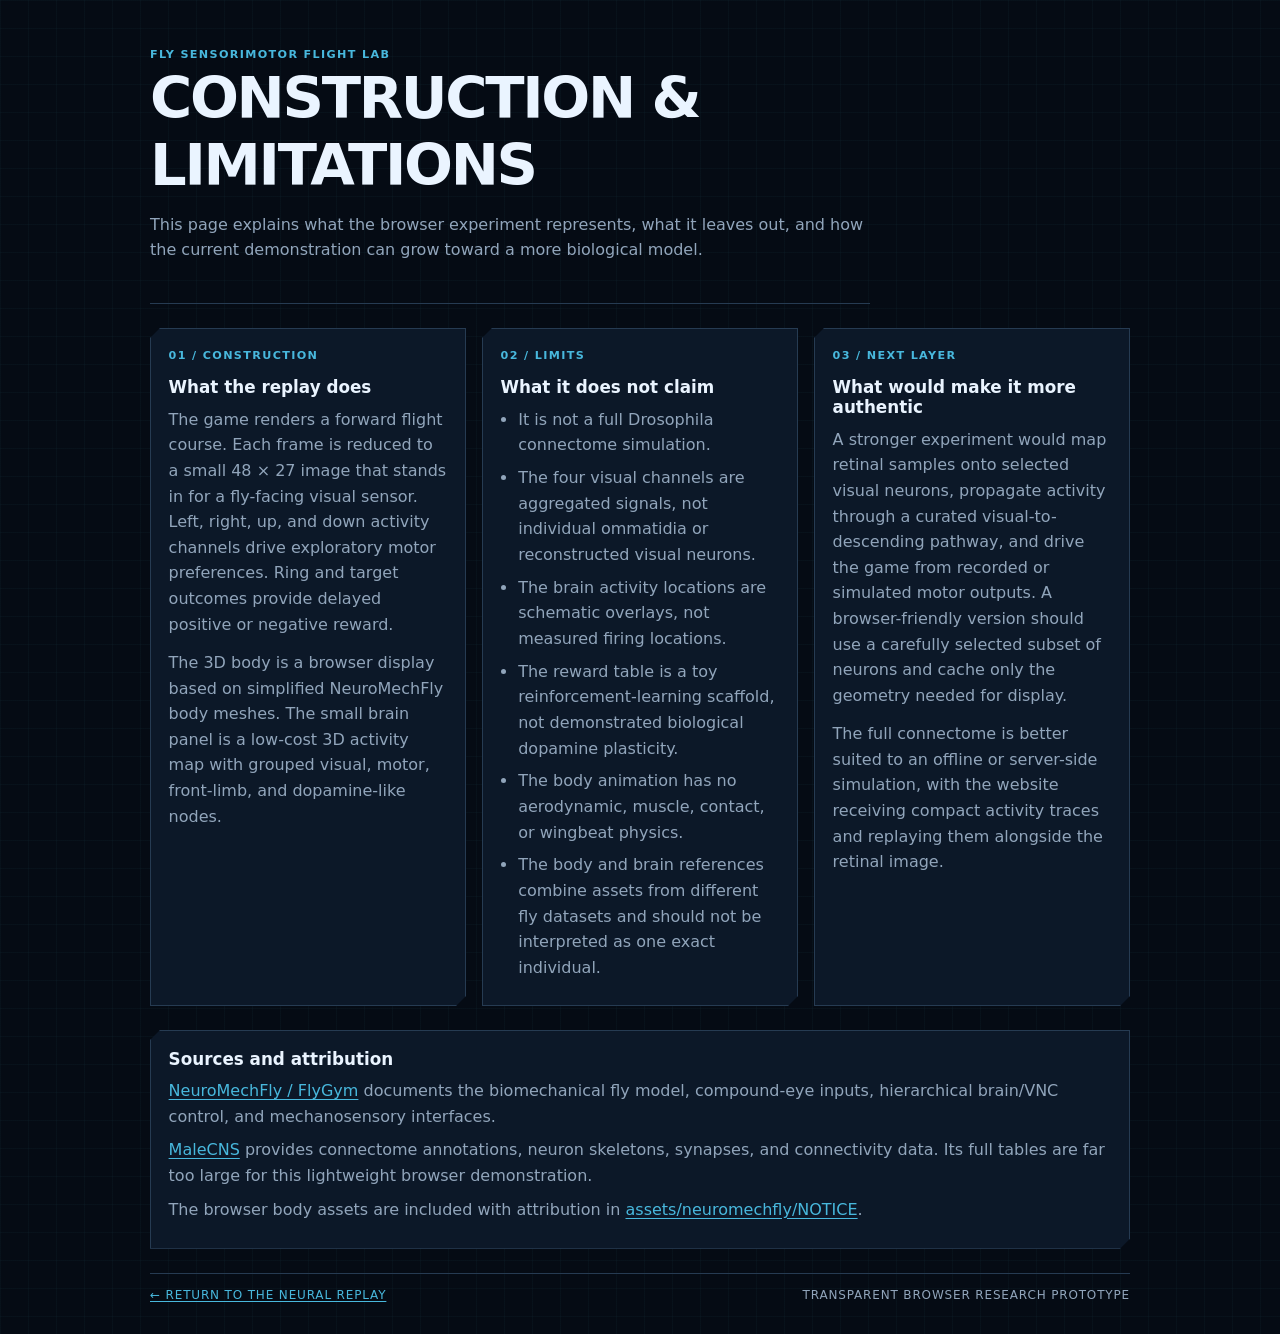
==== limitations.html @ ebb8eca3 "Add brain activity map and Pages deployment" ====
<!doctype html>
<html lang="en">
  <head>
    <meta charset="UTF-8" />
    <meta name="viewport" content="width=device-width, initial-scale=1.0" />
    <meta name="description" content="Construction notes and limitations for the Fly Sensorimotor Flight Lab." />
    <title>Experiment Limits · Fly Sensorimotor Flight Lab</title>
    <link rel="stylesheet" href="styles.css" />
    <link rel="stylesheet" href="limitations.css" />
  </head>
  <body>
    <main class="notes-shell">
      <header class="notes-header">
        <p class="eyebrow">FLY SENSORIMOTOR FLIGHT LAB</p>
        <h1>Construction &amp; limitations</h1>
        <p>This page explains what the browser experiment represents, what it leaves out, and how the current demonstration can grow toward a more biological model.</p>
      </header>

      <section class="notes-grid">
        <article>
          <p class="note-index">01 / CONSTRUCTION</p>
          <h2>What the replay does</h2>
          <p>The game renders a forward flight course. Each frame is reduced to a small 48 × 27 image that stands in for a fly-facing visual sensor. Left, right, up, and down activity channels drive exploratory motor preferences. Ring and target outcomes provide delayed positive or negative reward.</p>
          <p>The 3D body is a browser display based on simplified NeuroMechFly body meshes. The small brain panel is a low-cost 3D activity map with grouped visual, motor, front-limb, and dopamine-like nodes.</p>
        </article>
        <article>
          <p class="note-index">02 / LIMITS</p>
          <h2>What it does not claim</h2>
          <ul>
            <li>It is not a full Drosophila connectome simulation.</li>
            <li>The four visual channels are aggregated signals, not individual ommatidia or reconstructed visual neurons.</li>
            <li>The brain activity locations are schematic overlays, not measured firing locations.</li>
            <li>The reward table is a toy reinforcement-learning scaffold, not demonstrated biological dopamine plasticity.</li>
            <li>The body animation has no aerodynamic, muscle, contact, or wingbeat physics.</li>
            <li>The body and brain references combine assets from different fly datasets and should not be interpreted as one exact individual.</li>
          </ul>
        </article>
        <article>
          <p class="note-index">03 / NEXT LAYER</p>
          <h2>What would make it more authentic</h2>
          <p>A stronger experiment would map retinal samples onto selected visual neurons, propagate activity through a curated visual-to-descending pathway, and drive the game from recorded or simulated motor outputs. A browser-friendly version should use a carefully selected subset of neurons and cache only the geometry needed for display.</p>
          <p>The full connectome is better suited to an offline or server-side simulation, with the website receiving compact activity traces and replaying them alongside the retinal image.</p>
        </article>
      </section>

      <section class="source-box">
        <h2>Sources and attribution</h2>
        <p><a href="https://neuromechfly.org/">NeuroMechFly / FlyGym</a> documents the biomechanical fly model, compound-eye inputs, hierarchical brain/VNC control, and mechanosensory interfaces.</p>
        <p><a href="https://male-cns.janelia.org/">MaleCNS</a> provides connectome annotations, neuron skeletons, synapses, and connectivity data. Its full tables are far too large for this lightweight browser demonstration.</p>
        <p>The browser body assets are included with attribution in <a href="assets/neuromechfly/NOTICE">assets/neuromechfly/NOTICE</a>.</p>
      </section>

      <footer>
        <a href="neural-replay.html">← Return to the neural replay</a>
        <span>Transparent browser research prototype</span>
      </footer>
    </main>
  </body>
</html>
---- styles.css ----
:root {
  color-scheme: light;
  --paper: #f4f1e8;
  --ink: #111820;
  --muted: #5d6770;
  --line: #c6c1b5;
  --panel: #e9e5db;
  --blue: #005c9e;
  --red: #a62c2c;
  --green: #1e6b49;
}

* { box-sizing: border-box; }

html, body { margin: 0; min-height: 100%; }

body {
  background: var(--paper);
  color: var(--ink);
  font-family: Inter, ui-sans-serif, system-ui, -apple-system, BlinkMacSystemFont, "Segoe UI", sans-serif;
}

button, kbd { font: inherit; }

button {
  border: 2px solid var(--ink);
  background: var(--ink);
  color: var(--paper);
  cursor: pointer;
  padding: 0.75rem 1rem;
  font-weight: 750;
  letter-spacing: 0.03em;
  text-transform: uppercase;
}

button:hover:not(:disabled), button:focus-visible:not(:disabled) { background: var(--blue); }
button.secondary { background: transparent; color: var(--ink); }
button.secondary:hover:not(:disabled), button.secondary:focus-visible:not(:disabled) { color: var(--paper); }
button:disabled { cursor: not-allowed; opacity: 0.38; }

.app-shell { width: min(1180px, calc(100% - 2rem)); margin: 0 auto; padding: 1.25rem 0 1rem; }
.topbar, .control-panel, footer { display: flex; align-items: center; justify-content: space-between; gap: 1rem; }
.topbar { border-bottom: 2px solid var(--ink); padding-bottom: 1rem; }
.eyebrow { margin: 0 0 0.25rem; color: var(--muted); font-size: 0.72rem; font-weight: 800; letter-spacing: 0.14em; }
h1, h2, p { margin-top: 0; }
h1 { margin-bottom: 0; font-size: clamp(1.7rem, 4vw, 2.7rem); letter-spacing: -0.04em; }
h2 { margin-bottom: 0.4rem; font-size: 1.05rem; }
.status-cluster { display: flex; flex-direction: column; align-items: flex-end; gap: 0.3rem; color: var(--muted); font-size: 0.72rem; font-weight: 800; letter-spacing: 0.08em; text-align: right; }

.game-frame { position: relative; overflow: hidden; margin: 1rem 0; border: 2px solid var(--ink); background: #d7e4e9; }
canvas { display: block; width: 100%; height: min(66vh, 690px); min-height: 420px; cursor: crosshair; }
.canvas-hud { position: absolute; top: 0.85rem; display: flex; flex-wrap: wrap; gap: 0.8rem; font-size: 0.72rem; font-weight: 800; letter-spacing: 0.07em; pointer-events: none; }
.hud-top-left { left: 0.9rem; }
.hud-top-right { right: 0.9rem; justify-content: flex-end; text-align: right; }
.canvas-hud span { border: 1px solid var(--ink); background: rgba(244, 241, 232, 0.88); padding: 0.35rem 0.5rem; }
.canvas-hud strong { color: var(--blue); }

.start-card { position: absolute; inset: 50% auto auto 50%; width: min(390px, calc(100% - 2rem)); transform: translate(-50%, -50%); border: 2px solid var(--ink); background: var(--paper); padding: 1.3rem; text-align: center; }
.start-card h2 { font-size: 1.7rem; }
.start-card p:not(.eyebrow) { color: var(--muted); line-height: 1.45; }

.control-panel { align-items: flex-start; border-top: 2px solid var(--ink); border-bottom: 2px solid var(--ink); padding: 1rem 0; }
.control-copy { min-width: 190px; }
.control-copy p { max-width: 360px; margin-bottom: 0; color: var(--muted); line-height: 1.4; }
.control-list { display: grid; gap: 0.45rem; color: var(--muted); font-size: 0.85rem; line-height: 1.4; }
kbd { display: inline-block; border: 1px solid var(--ink); background: var(--paper); color: var(--ink); padding: 0.12rem 0.32rem; font-size: 0.72rem; font-weight: 800; }
.button-row { display: flex; flex-wrap: wrap; gap: 0.5rem; margin-left: auto; }
footer { padding-top: 0.75rem; color: var(--muted); font-size: 0.72rem; letter-spacing: 0.06em; text-transform: uppercase; }

@media (max-width: 800px) {
  .topbar, .control-panel, footer { align-items: flex-start; flex-direction: column; }
  .status-cluster { align-items: flex-start; text-align: left; }
  .button-row { margin-left: 0; }
  canvas { min-height: 380px; height: 58vh; }
}
---- limitations.css ----
:root { color-scheme: dark; }
body { background: #050b14; color: #eaf4ff; background-image: linear-gradient(rgba(72, 184, 221, 0.035) 1px, transparent 1px), linear-gradient(90deg, rgba(72, 184, 221, 0.035) 1px, transparent 1px); background-size: 28px 28px; }
.notes-shell { width: min(980px, calc(100% - 2rem)); margin: 0 auto; padding: 3rem 0 2rem; }
.notes-header { max-width: 720px; border-bottom: 1px solid #263b52; padding-bottom: 1.5rem; }
.notes-header .eyebrow, .note-index { color: #48b8dd; font-size: 0.7rem; font-weight: 850; letter-spacing: 0.12em; }
.notes-header h1 { margin: 0 0 0.8rem; font-size: clamp(2rem, 5vw, 3.6rem); text-transform: uppercase; }
.notes-header p:last-child, article p, li, .source-box p { color: #91a5bb; line-height: 1.6; }
.notes-grid { display: grid; grid-template-columns: repeat(3, 1fr); gap: 1rem; margin: 1.5rem 0; }
article, .source-box { border: 1px solid #263b52; background: #0c1828; padding: 1.1rem; clip-path: polygon(10px 0, 100% 0, 100% calc(100% - 10px), calc(100% - 10px) 100%, 0 100%, 0 10px); }
article h2, .source-box h2 { margin: 0 0 0.6rem; font-size: 1.05rem; }
article p { margin-bottom: 0.8rem; }
article ul { margin: 0; padding-left: 1.1rem; }
li { margin: 0.45rem 0; }
.source-box { margin-top: 1rem; }
.source-box p { margin: 0.5rem 0; }
a { color: #48b8dd; text-underline-offset: 0.18em; }
a:hover, a:focus-visible { color: #eaf4ff; }
footer { display: flex; justify-content: space-between; gap: 1rem; margin-top: 1.5rem; border-top: 1px solid #263b52; padding-top: 0.9rem; color: #91a5bb; font-size: 0.75rem; text-transform: uppercase; letter-spacing: 0.07em; }
@media (max-width: 760px) { .notes-grid { grid-template-columns: 1fr; } footer { align-items: flex-start; flex-direction: column; } }
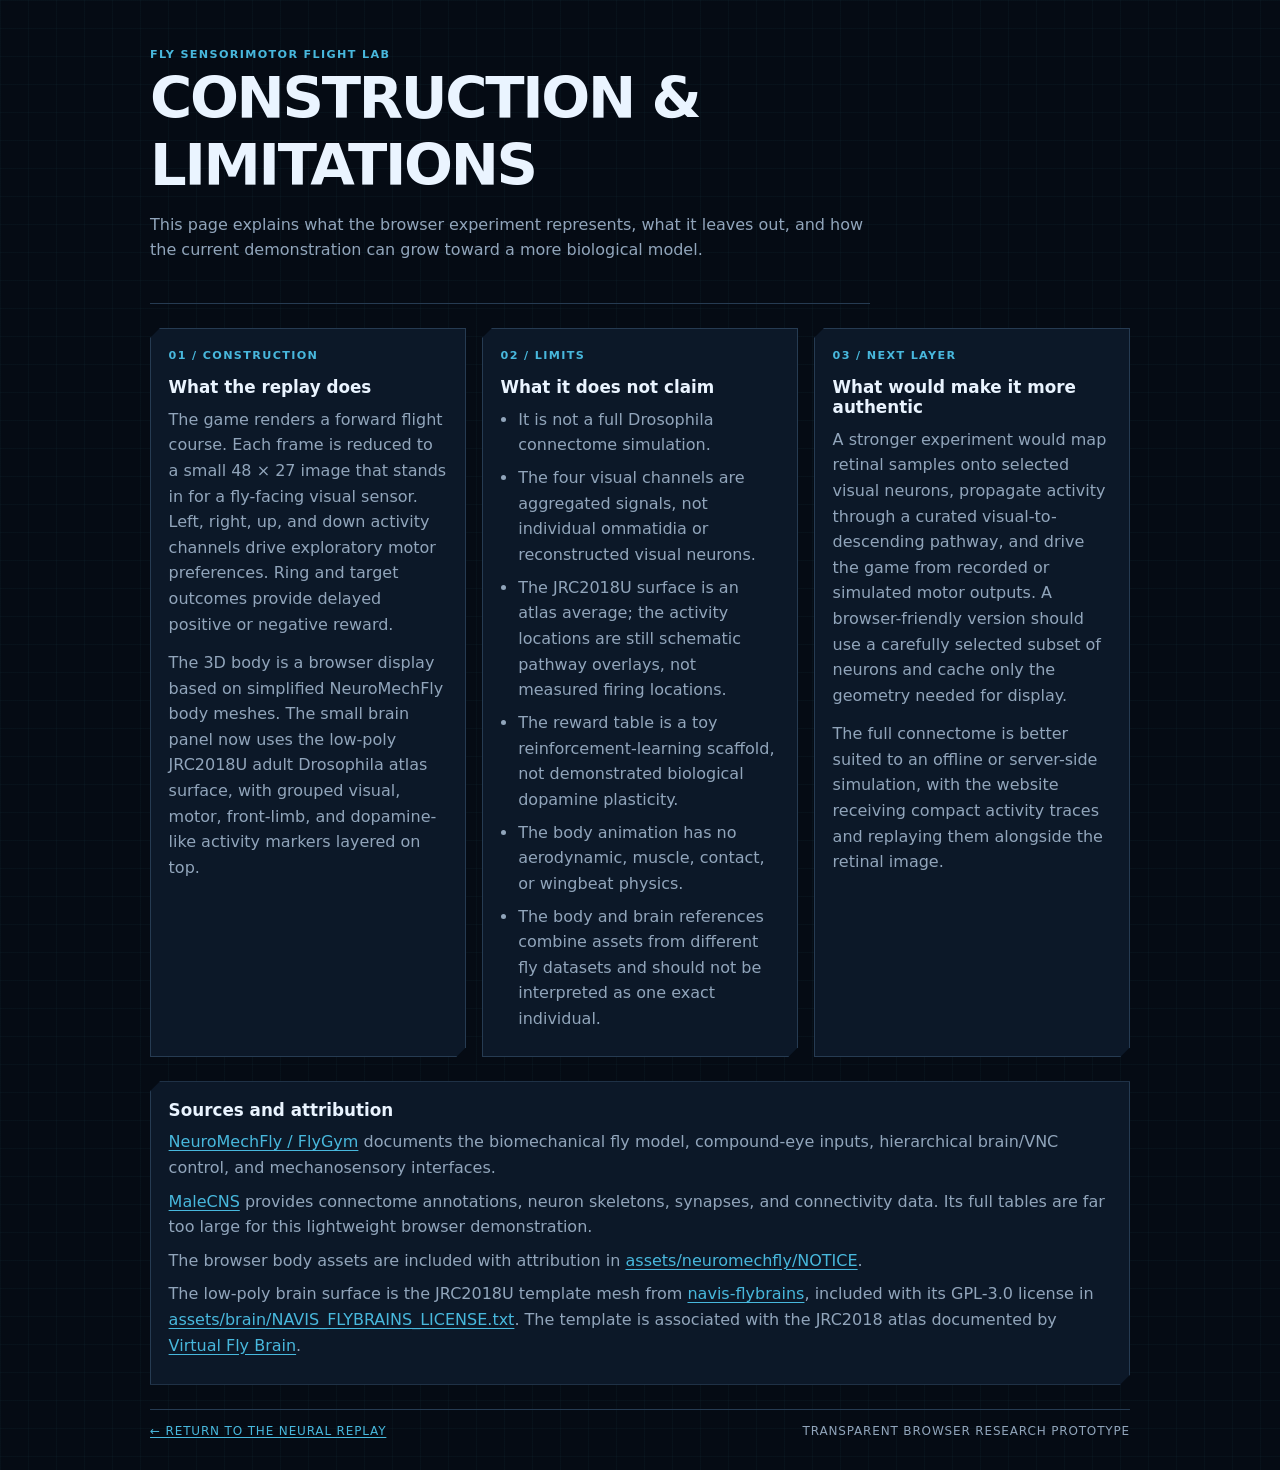
==== commit f2166fe2: "Replace schematic brain with JRC2018U atlas mesh" ====
--- a/limitations.html
+++ b/limitations.html
@@ -21,7 +21,7 @@
           <p class="note-index">01 / CONSTRUCTION</p>
           <h2>What the replay does</h2>
           <p>The game renders a forward flight course. Each frame is reduced to a small 48 × 27 image that stands in for a fly-facing visual sensor. Left, right, up, and down activity channels drive exploratory motor preferences. Ring and target outcomes provide delayed positive or negative reward.</p>
-          <p>The 3D body is a browser display based on simplified NeuroMechFly body meshes. The small brain panel is a low-cost 3D activity map with grouped visual, motor, front-limb, and dopamine-like nodes.</p>
+          <p>The 3D body is a browser display based on simplified NeuroMechFly body meshes. The small brain panel now uses the low-poly JRC2018U adult Drosophila atlas surface, with grouped visual, motor, front-limb, and dopamine-like activity markers layered on top.</p>
         </article>
         <article>
           <p class="note-index">02 / LIMITS</p>
@@ -29,7 +29,7 @@
           <ul>
             <li>It is not a full Drosophila connectome simulation.</li>
             <li>The four visual channels are aggregated signals, not individual ommatidia or reconstructed visual neurons.</li>
-            <li>The brain activity locations are schematic overlays, not measured firing locations.</li>
+            <li>The JRC2018U surface is an atlas average; the activity locations are still schematic pathway overlays, not measured firing locations.</li>
             <li>The reward table is a toy reinforcement-learning scaffold, not demonstrated biological dopamine plasticity.</li>
             <li>The body animation has no aerodynamic, muscle, contact, or wingbeat physics.</li>
             <li>The body and brain references combine assets from different fly datasets and should not be interpreted as one exact individual.</li>
@@ -48,6 +48,7 @@
         <p><a href="https://neuromechfly.org/">NeuroMechFly / FlyGym</a> documents the biomechanical fly model, compound-eye inputs, hierarchical brain/VNC control, and mechanosensory interfaces.</p>
         <p><a href="https://male-cns.janelia.org/">MaleCNS</a> provides connectome annotations, neuron skeletons, synapses, and connectivity data. Its full tables are far too large for this lightweight browser demonstration.</p>
         <p>The browser body assets are included with attribution in <a href="assets/neuromechfly/NOTICE">assets/neuromechfly/NOTICE</a>.</p>
+        <p>The low-poly brain surface is the JRC2018U template mesh from <a href="https://github.com/navis-org/navis-flybrains">navis-flybrains</a>, included with its GPL-3.0 license in <a href="assets/brain/NAVIS_FLYBRAINS_LICENSE.txt">assets/brain/NAVIS_FLYBRAINS_LICENSE.txt</a>. The template is associated with the JRC2018 atlas documented by <a href="https://www.virtualflybrain.org/docs/data/templates/">Virtual Fly Brain</a>.</p>
       </section>
 
       <footer>
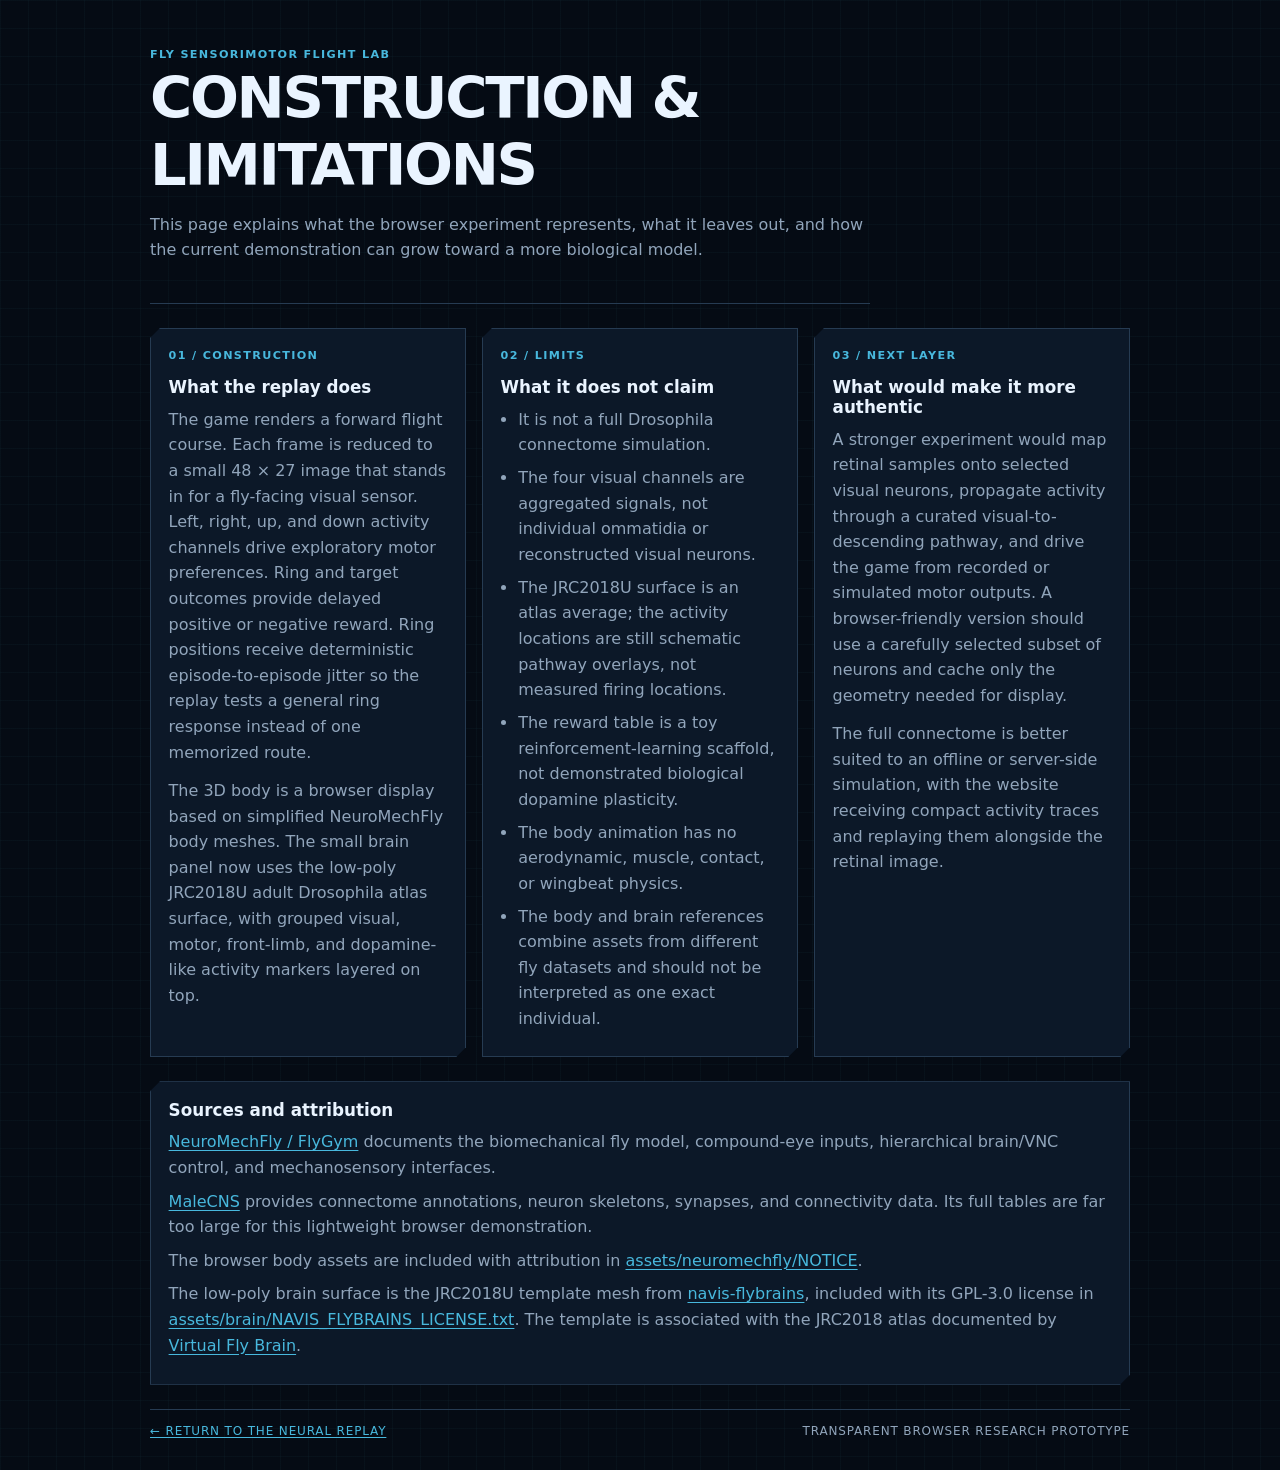
==== commit f41af182: "Strengthen replay learning and add fast-forward training" ====
--- a/limitations.html
+++ b/limitations.html
@@ -20,7 +20,7 @@
         <article>
           <p class="note-index">01 / CONSTRUCTION</p>
           <h2>What the replay does</h2>
-          <p>The game renders a forward flight course. Each frame is reduced to a small 48 × 27 image that stands in for a fly-facing visual sensor. Left, right, up, and down activity channels drive exploratory motor preferences. Ring and target outcomes provide delayed positive or negative reward.</p>
+          <p>The game renders a forward flight course. Each frame is reduced to a small 48 × 27 image that stands in for a fly-facing visual sensor. Left, right, up, and down activity channels drive exploratory motor preferences. Ring and target outcomes provide delayed positive or negative reward. Ring positions receive deterministic episode-to-episode jitter so the replay tests a general ring response instead of one memorized route.</p>
           <p>The 3D body is a browser display based on simplified NeuroMechFly body meshes. The small brain panel now uses the low-poly JRC2018U adult Drosophila atlas surface, with grouped visual, motor, front-limb, and dopamine-like activity markers layered on top.</p>
         </article>
         <article>
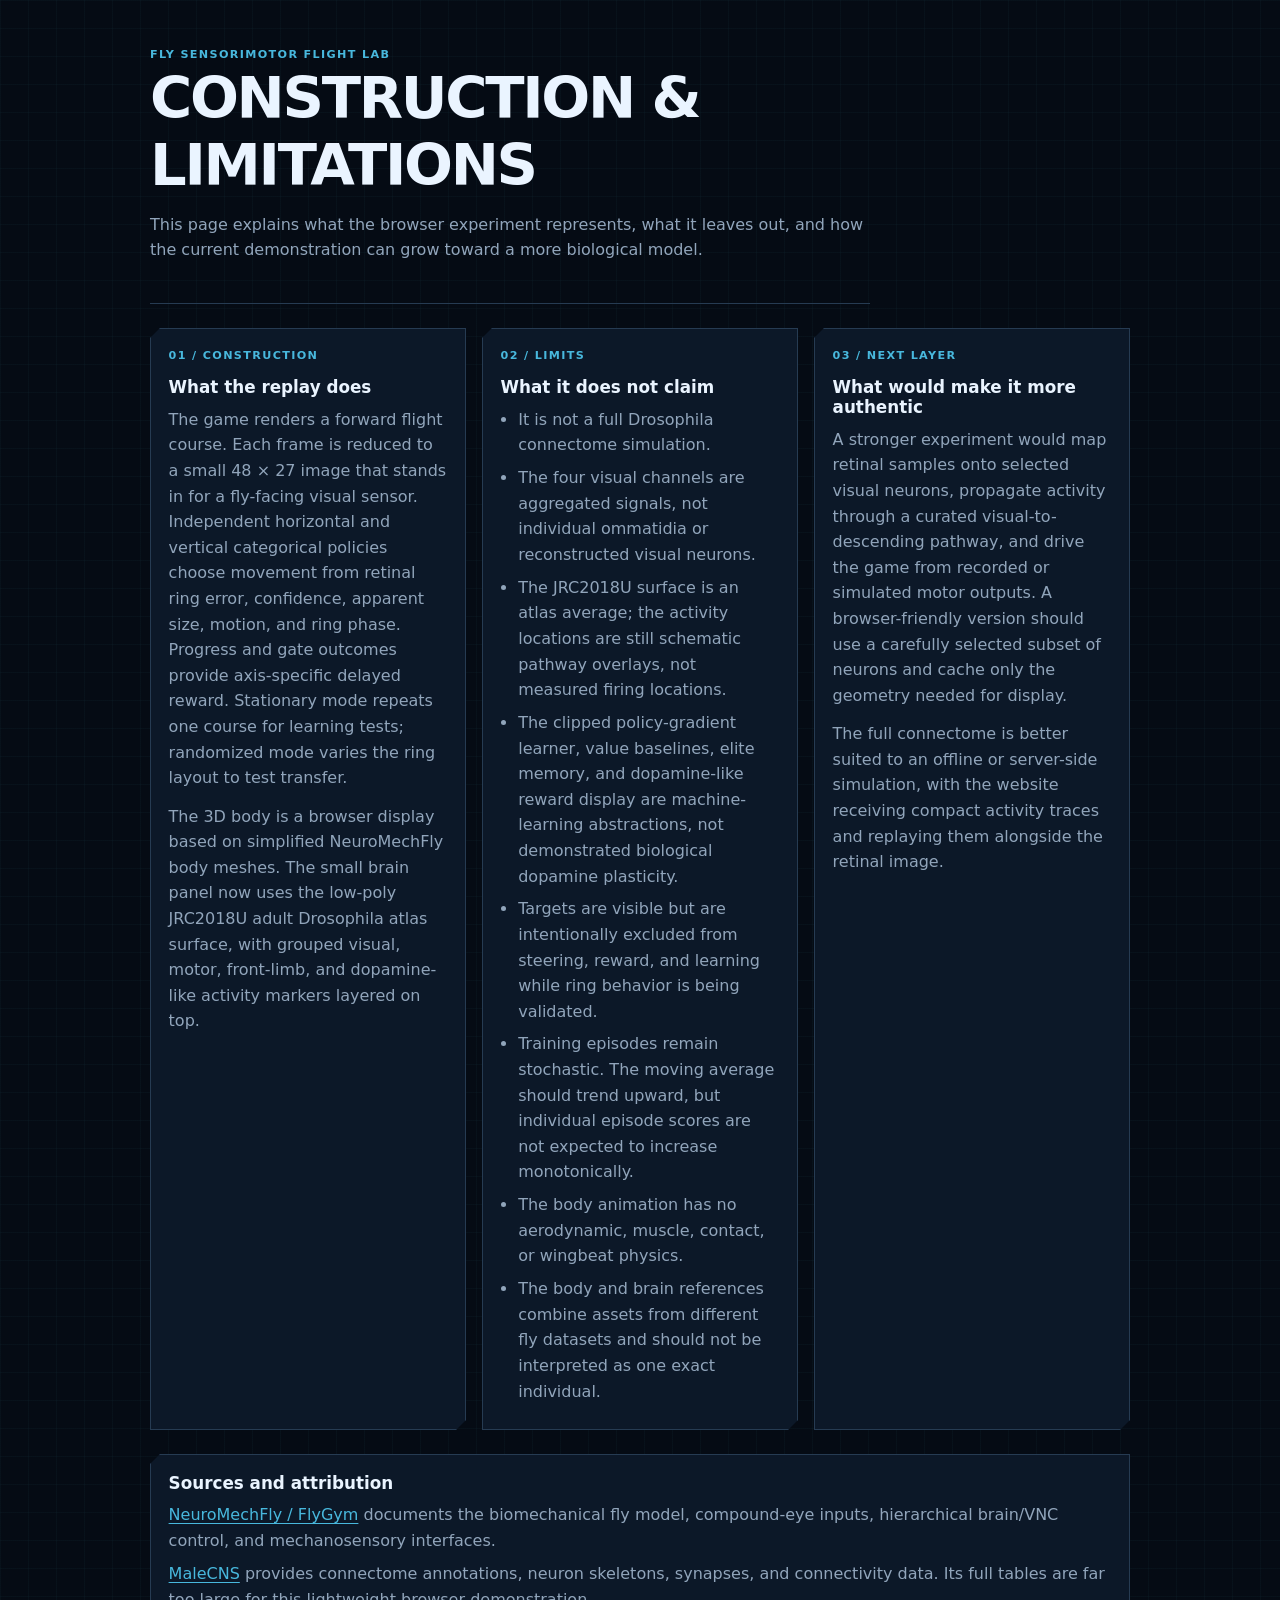
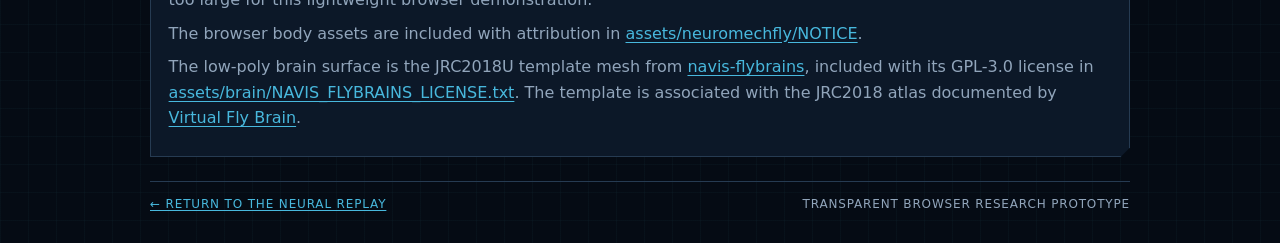
==== commit 25e0bc1d: "Replace stalled learner with ring-only PPO" ====
--- a/limitations.html
+++ b/limitations.html
@@ -20,7 +20,7 @@
         <article>
           <p class="note-index">01 / CONSTRUCTION</p>
           <h2>What the replay does</h2>
-          <p>The game renders a forward flight course. Each frame is reduced to a small 48 × 27 image that stands in for a fly-facing visual sensor. Left, right, up, and down activity channels drive exploratory motor preferences. Ring and target outcomes provide delayed positive or negative reward. Ring positions receive deterministic episode-to-episode jitter so the replay tests a general ring response instead of one memorized route.</p>
+          <p>The game renders a forward flight course. Each frame is reduced to a small 48 × 27 image that stands in for a fly-facing visual sensor. Independent horizontal and vertical categorical policies choose movement from retinal ring error, confidence, apparent size, motion, and ring phase. Progress and gate outcomes provide axis-specific delayed reward. Stationary mode repeats one course for learning tests; randomized mode varies the ring layout to test transfer.</p>
           <p>The 3D body is a browser display based on simplified NeuroMechFly body meshes. The small brain panel now uses the low-poly JRC2018U adult Drosophila atlas surface, with grouped visual, motor, front-limb, and dopamine-like activity markers layered on top.</p>
         </article>
         <article>
@@ -30,7 +30,9 @@
             <li>It is not a full Drosophila connectome simulation.</li>
             <li>The four visual channels are aggregated signals, not individual ommatidia or reconstructed visual neurons.</li>
             <li>The JRC2018U surface is an atlas average; the activity locations are still schematic pathway overlays, not measured firing locations.</li>
-            <li>The reward table is a toy reinforcement-learning scaffold, not demonstrated biological dopamine plasticity.</li>
+            <li>The clipped policy-gradient learner, value baselines, elite memory, and dopamine-like reward display are machine-learning abstractions, not demonstrated biological dopamine plasticity.</li>
+            <li>Targets are visible but are intentionally excluded from steering, reward, and learning while ring behavior is being validated.</li>
+            <li>Training episodes remain stochastic. The moving average should trend upward, but individual episode scores are not expected to increase monotonically.</li>
             <li>The body animation has no aerodynamic, muscle, contact, or wingbeat physics.</li>
             <li>The body and brain references combine assets from different fly datasets and should not be interpreted as one exact individual.</li>
           </ul>
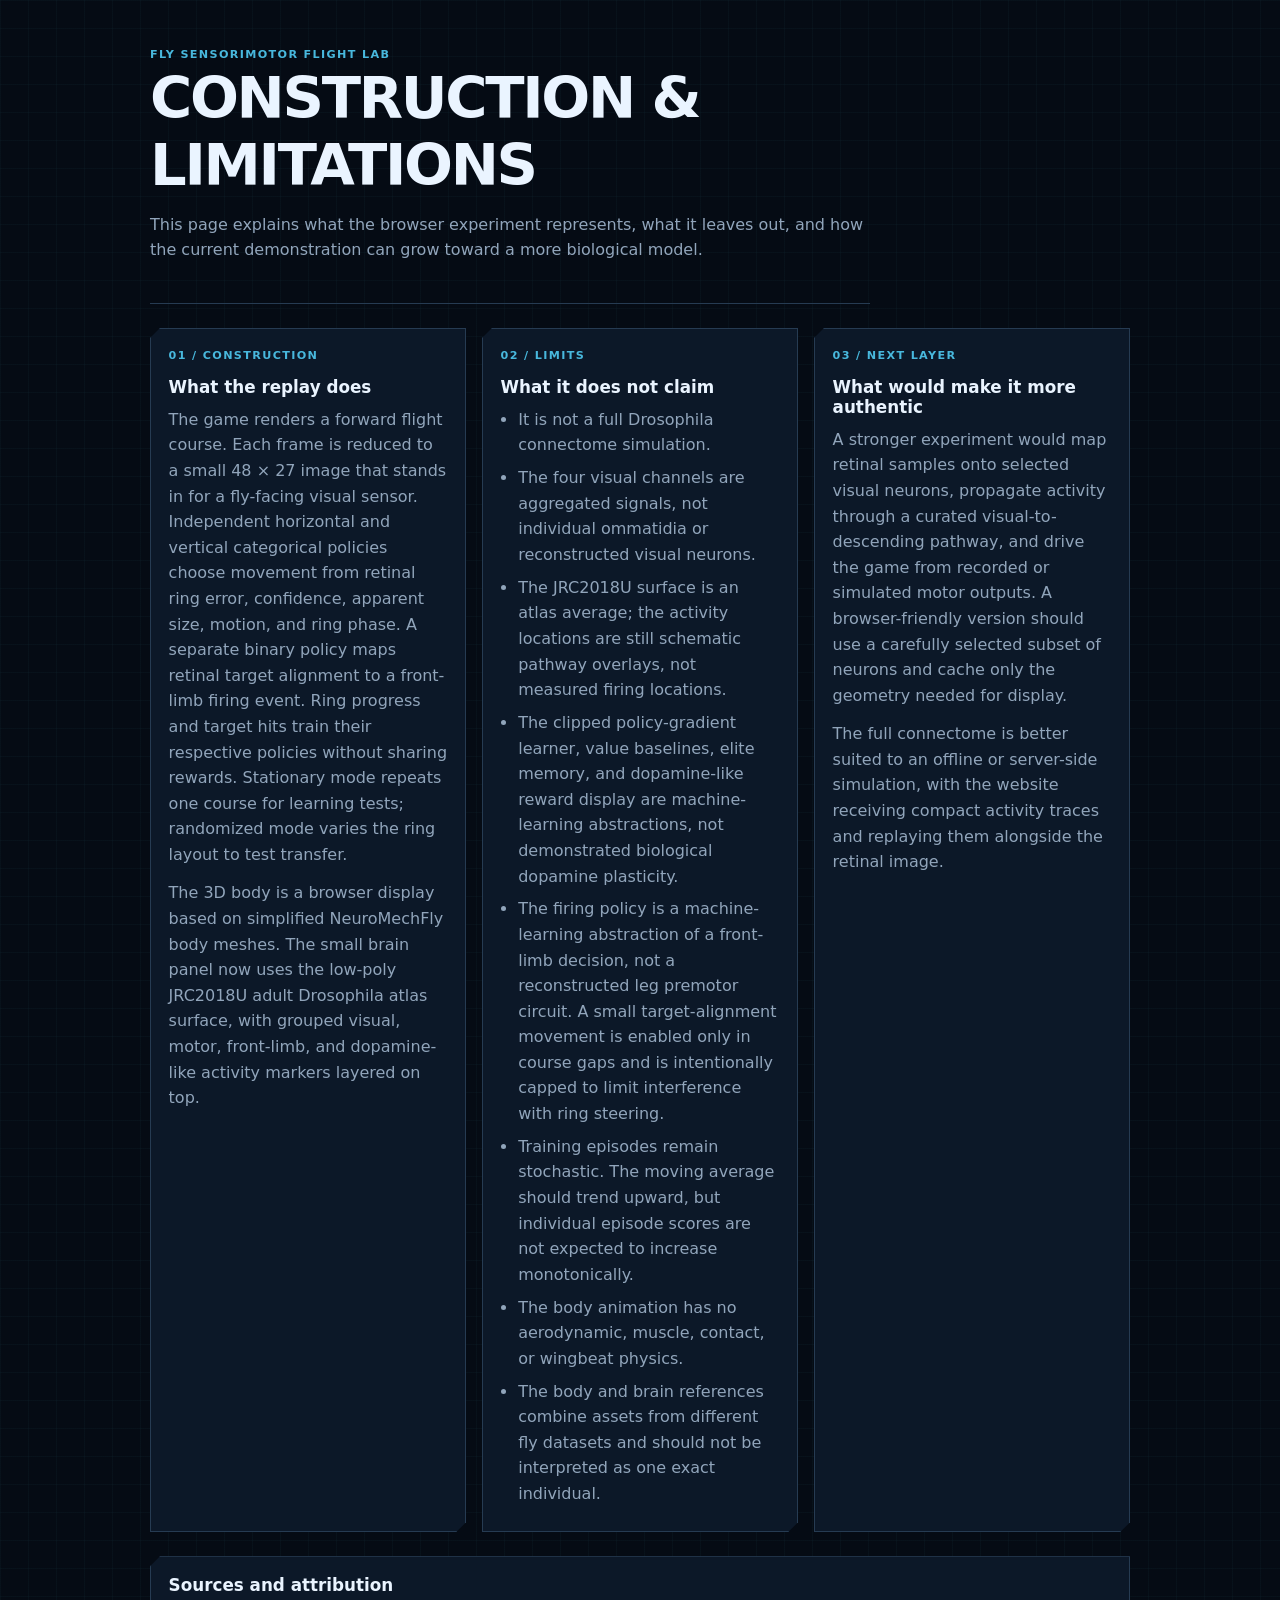
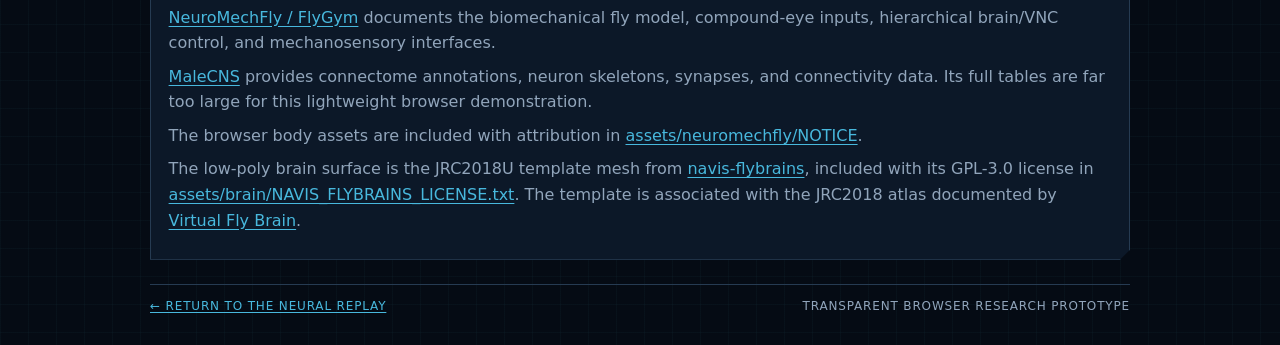
==== commit 76268ff1: "Add isolated retinal shooting policy" ====
--- a/limitations.html
+++ b/limitations.html
@@ -20,7 +20,7 @@
         <article>
           <p class="note-index">01 / CONSTRUCTION</p>
           <h2>What the replay does</h2>
-          <p>The game renders a forward flight course. Each frame is reduced to a small 48 × 27 image that stands in for a fly-facing visual sensor. Independent horizontal and vertical categorical policies choose movement from retinal ring error, confidence, apparent size, motion, and ring phase. Progress and gate outcomes provide axis-specific delayed reward. Stationary mode repeats one course for learning tests; randomized mode varies the ring layout to test transfer.</p>
+          <p>The game renders a forward flight course. Each frame is reduced to a small 48 × 27 image that stands in for a fly-facing visual sensor. Independent horizontal and vertical categorical policies choose movement from retinal ring error, confidence, apparent size, motion, and ring phase. A separate binary policy maps retinal target alignment to a front-limb firing event. Ring progress and target hits train their respective policies without sharing rewards. Stationary mode repeats one course for learning tests; randomized mode varies the ring layout to test transfer.</p>
           <p>The 3D body is a browser display based on simplified NeuroMechFly body meshes. The small brain panel now uses the low-poly JRC2018U adult Drosophila atlas surface, with grouped visual, motor, front-limb, and dopamine-like activity markers layered on top.</p>
         </article>
         <article>
@@ -31,7 +31,7 @@
             <li>The four visual channels are aggregated signals, not individual ommatidia or reconstructed visual neurons.</li>
             <li>The JRC2018U surface is an atlas average; the activity locations are still schematic pathway overlays, not measured firing locations.</li>
             <li>The clipped policy-gradient learner, value baselines, elite memory, and dopamine-like reward display are machine-learning abstractions, not demonstrated biological dopamine plasticity.</li>
-            <li>Targets are visible but are intentionally excluded from steering, reward, and learning while ring behavior is being validated.</li>
+            <li>The firing policy is a machine-learning abstraction of a front-limb decision, not a reconstructed leg premotor circuit. A small target-alignment movement is enabled only in course gaps and is intentionally capped to limit interference with ring steering.</li>
             <li>Training episodes remain stochastic. The moving average should trend upward, but individual episode scores are not expected to increase monotonically.</li>
             <li>The body animation has no aerodynamic, muscle, contact, or wingbeat physics.</li>
             <li>The body and brain references combine assets from different fly datasets and should not be interpreted as one exact individual.</li>
